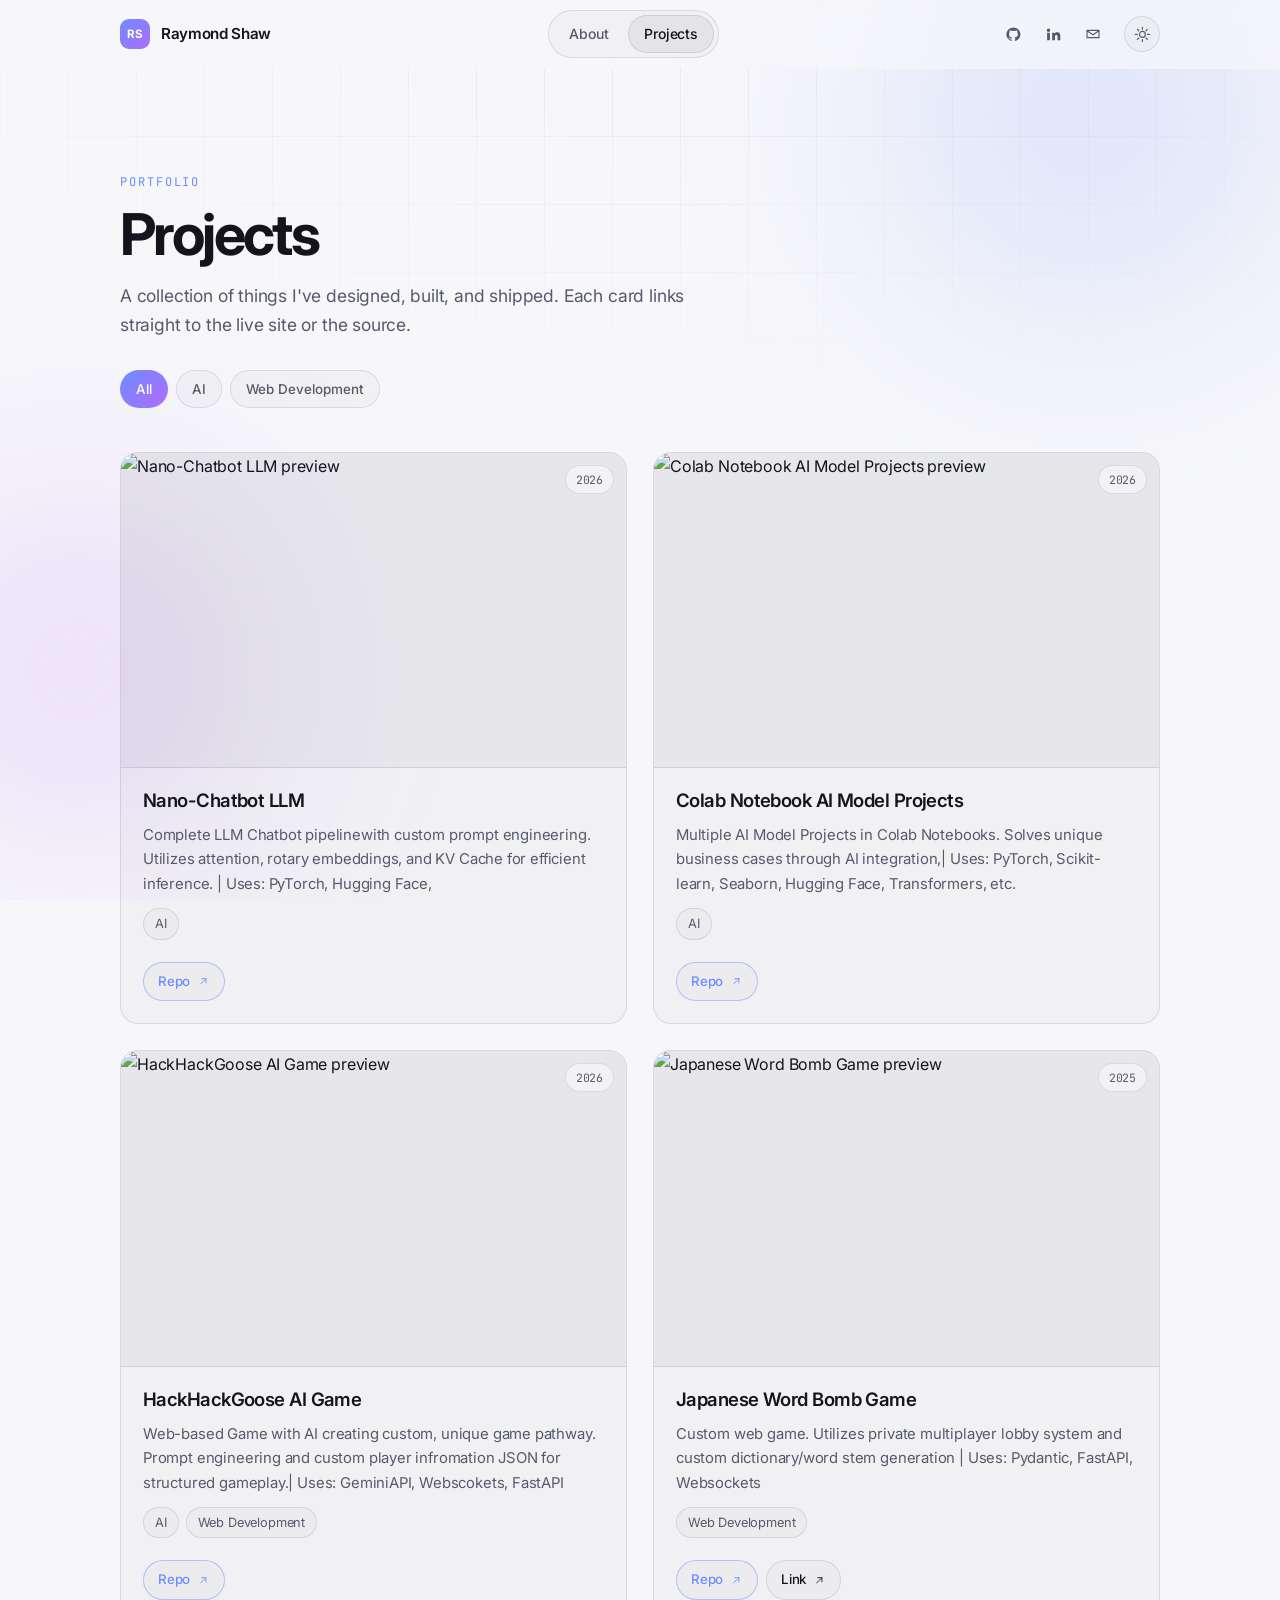
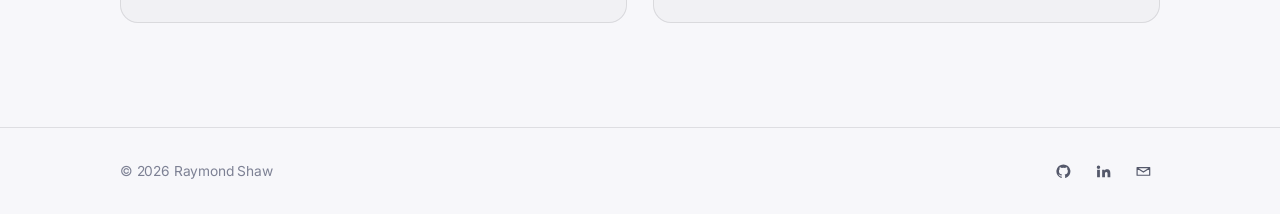
==== projects.html @ 2972eae3 "Initial portfolio site" ====
<!DOCTYPE html>
<html lang="en" data-theme="dark">
  <head>
    <meta charset="UTF-8" />
    <meta name="viewport" content="width=device-width, initial-scale=1.0" />
    <title>Projects</title>
    <meta name="description" content="Selected projects, experiments, and open source work." />
    <link rel="icon" href="assets/img/favicon.svg" />

    <!-- Inline and before the stylesheet so the saved theme is set before first paint. -->
    <script>
      (function () {
        try {
          var saved = localStorage.getItem("portfolio-theme");
          var prefersLight =
            window.matchMedia &&
            window.matchMedia("(prefers-color-scheme: light)").matches;
          document.documentElement.setAttribute(
            "data-theme",
            saved || (prefersLight ? "light" : "dark")
          );
        } catch (err) {}
      })();
    </script>

    <link rel="preconnect" href="https://fonts.gstatic.com" crossorigin />
    <link
      rel="stylesheet"
      href="https://fonts.googleapis.com/css2?family=Inter:wght@400;500;600;700&family=JetBrains+Mono:wght@400;500&display=swap"
    />
    <link rel="stylesheet" href="assets/css/styles.css" />
  </head>
  <body>
    <a class="skip-link" href="#main">Skip to content</a>

    <div class="backdrop" aria-hidden="true">
      <div class="glow glow--one"></div>
      <div class="glow glow--two"></div>
      <div class="grid-lines"></div>
    </div>

    <header class="site-header">
      <div class="container site-header__inner">
        <a class="brand" href="index.html">
          <span class="brand__mark" data-brand-initials>—</span>
          <span class="brand__name" data-site-name>Portfolio</span>
        </a>

        <nav class="nav" aria-label="Main">
          <a class="nav__link" href="index.html">About</a>
          <a class="nav__link is-current" href="projects.html">Projects</a>
        </nav>

        <div class="header-actions">
          <ul class="social social--header" data-socials></ul>
          <button
            class="theme-toggle"
            type="button"
            data-theme-toggle
            aria-label="Toggle color theme"
          >
            <svg class="icon icon--sun" viewBox="0 0 24 24" aria-hidden="true">
              <circle cx="12" cy="12" r="4.2" />
              <path d="M12 2v2.6M12 19.4V22M2 12h2.6M19.4 12H22M4.9 4.9l1.9 1.9M17.2 17.2l1.9 1.9M19.1 4.9l-1.9 1.9M6.8 17.2l-1.9 1.9" />
            </svg>
            <svg class="icon icon--moon" viewBox="0 0 24 24" aria-hidden="true">
              <path d="M20 14.2A8.2 8.2 0 1 1 9.8 4a6.6 6.6 0 0 0 10.2 10.2Z" />
            </svg>
          </button>
        </div>
      </div>
    </header>

    <main id="main">
      <section class="section page-head">
        <div class="container">
          <div class="reveal">
            <p class="section__label">Portfolio</p>
            <h1 class="page-head__title">Projects</h1>
            <p class="page-head__lead">
              A collection of things I've designed, built, and shipped. Each card links
              straight to the live site or the source.
            </p>
          </div>

          <div class="filters reveal" data-delay="1" data-filters role="group" aria-label="Filter projects by tag"></div>
        </div>
      </section>

      <section class="section section--tight">
        <div class="container">
          <div class="card-grid" data-projects-grid></div>
          <p class="empty-state" data-empty hidden>No projects match that filter.</p>
        </div>
      </section>
    </main>

    <footer class="site-footer">
      <div class="container site-footer__inner">
        <p class="site-footer__copy">
          © <span data-year></span> <span data-site-name>Your Name</span>
        </p>
        <ul class="social" data-socials></ul>
      </div>
    </footer>

    <script src="data/content.js"></script>
    <script src="assets/js/main.js"></script>
  </body>
</html>
---- assets/css/styles.css ----
/* ==========================================================================
   Portfolio stylesheet
   Theme colors live in the :root block below — change --accent to restyle
   the whole site.
   ========================================================================== */

:root {
  --accent: #6c8cff;
  --accent-2: #b06cff;

  --bg: #0a0b10;
  --bg-elev: rgba(255, 255, 255, 0.028);
  --bg-elev-hover: rgba(255, 255, 255, 0.055);
  --border: rgba(255, 255, 255, 0.09);
  --border-strong: rgba(255, 255, 255, 0.18);
  --text: #eef0f6;
  --text-muted: #a3a8b8;
  --text-dim: #71768a;
  --shadow: 0 24px 60px -28px rgba(0, 0, 0, 0.85);
  --glow-opacity: 0.5;
  --grid-opacity: 0.35;
  --img-bg: rgba(255, 255, 255, 0.03);

  --font: "Inter", ui-sans-serif, system-ui, -apple-system, "Segoe UI", sans-serif;
  --font-mono: "JetBrains Mono", ui-monospace, "SF Mono", Menlo, monospace;

  --maxw: 1120px;
  --radius: 18px;
  --radius-sm: 11px;
  --ease: cubic-bezier(0.22, 1, 0.36, 1);
}

[data-theme="light"] {
  --bg: #f7f7fa;
  --bg-elev: rgba(14, 16, 27, 0.025);
  --bg-elev-hover: rgba(14, 16, 27, 0.05);
  --border: rgba(14, 16, 27, 0.1);
  --border-strong: rgba(14, 16, 27, 0.2);
  --text: #14151c;
  --text-muted: #55596b;
  --text-dim: #7d8194;
  --shadow: 0 24px 55px -30px rgba(20, 22, 40, 0.35);
  --glow-opacity: 0.28;
  --grid-opacity: 0.5;
  --img-bg: rgba(14, 16, 27, 0.04);
}

/* --------------------------------------------------------------- base --- */

*,
*::before,
*::after {
  box-sizing: border-box;
}

html {
  scroll-behavior: smooth;
  -webkit-text-size-adjust: 100%;
}

body {
  margin: 0;
  background: var(--bg);
  color: var(--text);
  font-family: var(--font);
  font-size: 16px;
  line-height: 1.65;
  letter-spacing: -0.011em;
  -webkit-font-smoothing: antialiased;
  overflow-x: hidden;
  transition: background 0.35s var(--ease), color 0.35s var(--ease);
}

h1,
h2,
h3 {
  margin: 0;
  line-height: 1.1;
  letter-spacing: -0.03em;
  font-weight: 600;
}

p {
  margin: 0;
}

a {
  color: inherit;
  text-decoration: none;
}

img {
  display: block;
  max-width: 100%;
  height: auto;
}

ul,
ol {
  margin: 0;
  padding: 0;
  list-style: none;
}

button {
  font: inherit;
  color: inherit;
  cursor: pointer;
  border: 0;
  background: none;
}

:focus-visible {
  outline: 2px solid var(--accent);
  outline-offset: 3px;
  border-radius: 6px;
}

/* Needed because .btn, .card, and sections set an explicit display, which
   would otherwise win over the browser's [hidden] rule. */
[hidden] {
  display: none !important;
}

.icon {
  width: 1em;
  height: 1em;
  fill: none;
  stroke: currentColor;
  stroke-width: 1.7;
  stroke-linecap: round;
  stroke-linejoin: round;
  flex: none;
}

.container {
  width: 100%;
  max-width: var(--maxw);
  margin-inline: auto;
  padding-inline: clamp(20px, 5vw, 40px);
}

.skip-link {
  position: absolute;
  left: 50%;
  top: 8px;
  transform: translate(-50%, -200%);
  z-index: 100;
  padding: 10px 18px;
  border-radius: 99px;
  background: var(--text);
  color: var(--bg);
  font-size: 0.85rem;
  font-weight: 600;
}

.skip-link:focus-visible {
  transform: translate(-50%, 0);
}

/* ----------------------------------------------------------- backdrop --- */

.backdrop {
  position: fixed;
  inset: 0;
  z-index: -1;
  overflow: hidden;
  pointer-events: none;
}

.glow {
  position: absolute;
  border-radius: 50%;
  filter: blur(110px);
  opacity: var(--glow-opacity);
  transition: opacity 0.4s var(--ease);
}

.glow--one {
  width: 46vw;
  height: 46vw;
  min-width: 380px;
  min-height: 380px;
  top: -14vw;
  right: -8vw;
  background: radial-gradient(circle, var(--accent) 0%, transparent 68%);
}

.glow--two {
  width: 40vw;
  height: 40vw;
  min-width: 320px;
  min-height: 320px;
  top: 46vh;
  left: -14vw;
  background: radial-gradient(circle, var(--accent-2) 0%, transparent 68%);
}

.grid-lines {
  position: absolute;
  inset: 0;
  opacity: var(--grid-opacity);
  background-image: linear-gradient(to right, var(--border) 1px, transparent 1px),
    linear-gradient(to bottom, var(--border) 1px, transparent 1px);
  background-size: 68px 68px;
  mask-image: radial-gradient(ellipse 90% 60% at 50% 0%, #000 10%, transparent 75%);
  -webkit-mask-image: radial-gradient(ellipse 90% 60% at 50% 0%, #000 10%, transparent 75%);
}

/* ------------------------------------------------------------- header --- */

.site-header {
  position: sticky;
  top: 0;
  z-index: 50;
  border-bottom: 1px solid transparent;
  background: color-mix(in srgb, var(--bg) 72%, transparent);
  backdrop-filter: blur(14px) saturate(140%);
  -webkit-backdrop-filter: blur(14px) saturate(140%);
  transition: border-color 0.3s var(--ease), background 0.3s var(--ease);
}

.site-header.is-stuck {
  border-bottom-color: var(--border);
}

.site-header__inner {
  display: flex;
  align-items: center;
  gap: 20px;
  min-height: 68px;
}

.brand {
  display: inline-flex;
  align-items: center;
  gap: 11px;
  font-weight: 600;
  letter-spacing: -0.02em;
  margin-right: auto;
}

.brand__mark {
  display: grid;
  place-items: center;
  width: 30px;
  height: 30px;
  border-radius: 9px;
  background: linear-gradient(135deg, var(--accent), var(--accent-2));
  color: #fff;
  font-size: 0.72rem;
  font-weight: 700;
  letter-spacing: 0;
}

.brand__name {
  font-size: 0.95rem;
}

.nav {
  display: flex;
  gap: 4px;
  padding: 4px;
  border: 1px solid var(--border);
  border-radius: 99px;
  background: var(--bg-elev);
}

.nav__link {
  padding: 7px 16px;
  border-radius: 99px;
  font-size: 0.875rem;
  font-weight: 500;
  color: var(--text-muted);
  transition: color 0.2s var(--ease), background 0.2s var(--ease);
}

.nav__link:hover {
  color: var(--text);
  background: var(--bg-elev-hover);
}

.nav__link.is-current {
  color: var(--text);
  background: var(--bg-elev-hover);
  box-shadow: inset 0 0 0 1px var(--border);
}

.header-actions {
  display: flex;
  align-items: center;
  gap: 14px;
  margin-left: auto;
}

.theme-toggle {
  display: grid;
  place-items: center;
  width: 36px;
  height: 36px;
  border-radius: 50%;
  border: 1px solid var(--border);
  background: var(--bg-elev);
  color: var(--text-muted);
  font-size: 1.05rem;
  transition: color 0.2s var(--ease), background 0.2s var(--ease),
    border-color 0.2s var(--ease);
}

.theme-toggle:hover {
  color: var(--text);
  background: var(--bg-elev-hover);
  border-color: var(--border-strong);
}

.theme-toggle .icon {
  grid-area: 1 / 1;
  transition: opacity 0.25s var(--ease), transform 0.35s var(--ease);
}

[data-theme="dark"] .icon--sun,
[data-theme="light"] .icon--moon {
  opacity: 0;
  transform: rotate(-70deg) scale(0.5);
}

/* ------------------------------------------------------------ socials --- */

.social {
  display: flex;
  align-items: center;
  gap: 6px;
}

.social a,
.social button {
  display: grid;
  place-items: center;
  width: 34px;
  height: 34px;
  border-radius: 50%;
  color: var(--text-muted);
  font-size: 1.05rem;
  transition: color 0.2s var(--ease), background 0.2s var(--ease),
    transform 0.2s var(--ease);
}

.social button {
  border: 0;
  padding: 0;
  background: none;
  cursor: pointer;
  font: inherit;
}

.social a:hover,
.social button:hover {
  color: var(--text);
  background: var(--bg-elev-hover);
  transform: translateY(-2px);
}

.social--header {
  display: none;
}

/* -------------------------------------------------------- copy toast --- */

.copy-toast {
  position: fixed;
  left: 50%;
  bottom: 28px;
  z-index: 100;
  transform: translate(-50%, 12px);
  padding: 10px 18px;
  border: 1px solid var(--border);
  border-radius: 99px;
  background: var(--bg);
  color: var(--text);
  font-family: var(--font);
  font-size: 0.875rem;
  font-weight: 500;
  box-shadow: var(--shadow);
  opacity: 0;
  pointer-events: none;
  transition: opacity 0.2s var(--ease), transform 0.2s var(--ease);
}

.copy-toast.is-visible {
  opacity: 1;
  transform: translate(-50%, 0);
}

/* ----------------------------------------------------------- sections --- */

.section {
  padding-block: clamp(56px, 9vw, 104px);
}

.section--tight {
  padding-top: 0;
}

.section__head {
  margin-bottom: 34px;
}

.section__head--row {
  display: flex;
  align-items: flex-end;
  justify-content: space-between;
  gap: 24px;
  flex-wrap: wrap;
}

.section__label {
  margin-bottom: 10px;
  font-family: var(--font-mono);
  font-size: 0.75rem;
  letter-spacing: 0.16em;
  text-transform: uppercase;
  color: var(--accent);
}

.section__title {
  font-size: clamp(1.6rem, 3.4vw, 2.3rem);
}

/* --------------------------------------------------------------- hero --- */

.hero {
  padding-top: clamp(48px, 8vw, 88px);
}

.hero__inner {
  display: grid;
  grid-template-columns: minmax(0, 1.25fr) minmax(0, 0.85fr);
  align-items: center;
  gap: clamp(32px, 6vw, 72px);
}

.eyebrow {
  display: inline-flex;
  align-items: center;
  gap: 9px;
  margin-bottom: 22px;
  padding: 6px 14px 6px 11px;
  border: 1px solid var(--border);
  border-radius: 99px;
  background: var(--bg-elev);
  font-family: var(--font-mono);
  font-size: 0.75rem;
  color: var(--text-muted);
}

.pulse {
  position: relative;
  width: 7px;
  height: 7px;
  border-radius: 50%;
  background: #37d399;
}

.pulse::after {
  content: "";
  position: absolute;
  inset: 0;
  border-radius: 50%;
  background: inherit;
  animation: pulse 2.4s ease-out infinite;
}

@keyframes pulse {
  0% {
    transform: scale(1);
    opacity: 0.7;
  }
  100% {
    transform: scale(3.4);
    opacity: 0;
  }
}

.hero__title {
  font-size: clamp(2.6rem, 7.5vw, 4.4rem);
  font-weight: 700;
  letter-spacing: -0.045em;
  background: linear-gradient(
    170deg,
    var(--text) 30%,
    color-mix(in srgb, var(--text) 45%, transparent) 100%
  );
  -webkit-background-clip: text;
  background-clip: text;
  color: transparent;
}

.hero__role {
  margin-top: 10px;
  font-size: clamp(1.05rem, 2.3vw, 1.3rem);
  font-weight: 500;
  color: var(--accent);
}

.taglines {
  display: flex;
  flex-wrap: wrap;
  gap: 8px 20px;
  margin-top: 20px;
  color: var(--text-muted);
  font-size: 0.925rem;
}

.taglines li {
  display: flex;
  align-items: center;
  gap: 9px;
}

.taglines li::before {
  content: "";
  width: 5px;
  height: 5px;
  border-radius: 50%;
  background: var(--border-strong);
}

.hero__actions {
  display: flex;
  flex-wrap: wrap;
  gap: 12px;
  margin-top: 34px;
}

.hero__media {
  justify-self: center;
}

.portrait {
  position: relative;
  width: min(340px, 62vw);
  aspect-ratio: 1;
  border-radius: 28px;
  padding: 1px;
  background: linear-gradient(150deg, var(--border-strong), transparent 55%);
}

.portrait::after {
  content: "";
  position: absolute;
  inset: -18%;
  z-index: -1;
  border-radius: 50%;
  background: radial-gradient(
    circle,
    color-mix(in srgb, var(--accent) 42%, transparent),
    transparent 65%
  );
  filter: blur(46px);
}

.portrait img {
  width: 100%;
  height: 100%;
  border-radius: 27px;
  object-fit: cover;
  background: var(--img-bg);
}

/* ------------------------------------------------------------ buttons --- */

.btn {
  display: inline-flex;
  align-items: center;
  gap: 9px;
  padding: 11px 20px;
  border-radius: 99px;
  border: 1px solid transparent;
  font-size: 0.9rem;
  font-weight: 500;
  transition: transform 0.2s var(--ease), background 0.2s var(--ease),
    border-color 0.2s var(--ease), box-shadow 0.25s var(--ease), color 0.2s var(--ease);
}

.btn:hover {
  transform: translateY(-2px);
}

.btn--primary {
  background: linear-gradient(135deg, var(--accent), var(--accent-2));
  color: #fff;
  box-shadow: 0 12px 30px -12px color-mix(in srgb, var(--accent) 75%, transparent);
}

.btn--primary:hover {
  box-shadow: 0 18px 38px -12px color-mix(in srgb, var(--accent) 85%, transparent);
}

.btn--ghost {
  border-color: var(--border);
  background: var(--bg-elev);
  color: var(--text);
}

.btn--ghost:hover {
  background: var(--bg-elev-hover);
  border-color: var(--border-strong);
}

.btn .icon {
  font-size: 1.05em;
  transition: transform 0.2s var(--ease);
}

.btn:hover .icon {
  transform: translateX(3px);
}

.link-arrow {
  display: inline-flex;
  align-items: center;
  gap: 7px;
  font-size: 0.9rem;
  font-weight: 500;
  color: var(--accent);
}

.link-arrow .icon {
  transition: transform 0.2s var(--ease);
}

.link-arrow:hover .icon {
  transform: translateX(4px);
}

/* -------------------------------------------------------------- prose --- */

.prose {
  max-width: 68ch;
  display: grid;
  gap: 18px;
  font-size: clamp(1rem, 1.6vw, 1.09rem);
  color: var(--text-muted);
}

/* ------------------------------------------------------------- skills --- */

.skills {
  display: grid;
  grid-template-columns: repeat(auto-fit, minmax(230px, 1fr));
  gap: 14px;
}

.skill-group {
  padding: 20px;
  border: 1px solid var(--border);
  border-radius: var(--radius);
  background: var(--bg-elev);
  transition: border-color 0.25s var(--ease), background 0.25s var(--ease),
    transform 0.25s var(--ease);
}

.skill-group:hover {
  border-color: var(--border-strong);
  background: var(--bg-elev-hover);
  transform: translateY(-3px);
}

.skill-group__name {
  margin-bottom: 13px;
  font-family: var(--font-mono);
  font-size: 0.72rem;
  letter-spacing: 0.14em;
  text-transform: uppercase;
  color: var(--text-dim);
}

.tags {
  display: flex;
  flex-wrap: wrap;
  gap: 7px;
}

.tag {
  padding: 4px 11px;
  border: 1px solid var(--border);
  border-radius: 99px;
  background: var(--bg-elev);
  font-size: 0.8rem;
  color: var(--text-muted);
}

/* ----------------------------------------------------------- timeline --- */

.timeline {
  display: grid;
  gap: 4px;
  border-left: 1px solid var(--border);
  padding-left: clamp(20px, 4vw, 34px);
}

.timeline li {
  position: relative;
  padding-block: 18px;
}

.timeline li::before {
  content: "";
  position: absolute;
  left: calc(-1 * clamp(20px, 4vw, 34px) - 4.5px);
  top: 27px;
  width: 8px;
  height: 8px;
  border-radius: 50%;
  background: var(--bg);
  box-shadow: 0 0 0 2px var(--accent);
}

.timeline__period {
  font-family: var(--font-mono);
  font-size: 0.75rem;
  letter-spacing: 0.06em;
  color: var(--text-dim);
}

.timeline__title {
  margin-top: 5px;
  font-size: 1.08rem;
}

.timeline__org {
  color: var(--accent);
  font-weight: 500;
}

.timeline__detail {
  margin-top: 6px;
  max-width: 62ch;
  color: var(--text-muted);
  font-size: 0.94rem;
}

/* ---------------------------------------------------------- page head --- */

.page-head {
  padding-bottom: clamp(28px, 5vw, 44px);
}

.page-head__title {
  font-size: clamp(2.4rem, 6.5vw, 3.6rem);
  font-weight: 700;
  letter-spacing: -0.045em;
}

.page-head__lead {
  margin-top: 16px;
  max-width: 56ch;
  font-size: clamp(1rem, 1.6vw, 1.09rem);
  color: var(--text-muted);
}

/* ------------------------------------------------------------ filters --- */

.filters {
  display: flex;
  flex-wrap: wrap;
  gap: 8px;
  margin-top: 30px;
}

.filter {
  padding: 7px 15px;
  border: 1px solid var(--border);
  border-radius: 99px;
  background: var(--bg-elev);
  font-size: 0.84rem;
  font-weight: 500;
  color: var(--text-muted);
  transition: color 0.2s var(--ease), background 0.2s var(--ease),
    border-color 0.2s var(--ease);
}

.filter:hover {
  color: var(--text);
  border-color: var(--border-strong);
}

.filter.is-active {
  color: #fff;
  background: linear-gradient(135deg, var(--accent), var(--accent-2));
  border-color: transparent;
}

/* -------------------------------------------------------------- cards --- */

.card-grid {
  display: grid;
  grid-template-columns: repeat(auto-fill, minmax(min(330px, 100%), 1fr));
  gap: clamp(18px, 2.4vw, 26px);
}

/* The three featured cards should sit on one row rather than wrap 2 + 1. */
@media (min-width: 1000px) {
  .card-grid--three {
    grid-template-columns: repeat(3, 1fr);
  }
}

.card {
  position: relative;
  display: flex;
  flex-direction: column;
  overflow: hidden;
  border: 1px solid var(--border);
  border-radius: var(--radius);
  background: var(--bg-elev);
  transition: transform 0.35s var(--ease), border-color 0.35s var(--ease),
    box-shadow 0.35s var(--ease), background 0.35s var(--ease);
}

.card:hover {
  transform: translateY(-5px);
  border-color: var(--border-strong);
  background: var(--bg-elev-hover);
  box-shadow: var(--shadow);
}

.card__media {
  position: relative;
  aspect-ratio: 16 / 10;
  overflow: hidden;
  background: var(--img-bg);
  border-bottom: 1px solid var(--border);
}

.card__media img {
  width: 100%;
  height: 100%;
  object-fit: cover;
  transition: transform 0.6s var(--ease), filter 0.4s var(--ease);
}

.card:hover .card__media img {
  transform: scale(1.045);
}

.card__year {
  position: absolute;
  top: 12px;
  right: 12px;
  padding: 4px 10px;
  border-radius: 99px;
  border: 1px solid var(--border);
  background: color-mix(in srgb, var(--bg) 72%, transparent);
  backdrop-filter: blur(8px);
  -webkit-backdrop-filter: blur(8px);
  font-family: var(--font-mono);
  font-size: 0.72rem;
  color: var(--text-muted);
}

.card__body {
  display: flex;
  flex-direction: column;
  flex: 1;
  gap: 12px;
  padding: 22px;
}

.card__title {
  font-size: 1.16rem;
}

.card__summary {
  color: var(--text-muted);
  font-size: 0.93rem;
}

.card__tags {
  margin-top: auto;
}

.card__links {
  display: flex;
  flex-wrap: wrap;
  gap: 8px;
  padding: 0 22px 22px;
}

.card__link {
  display: inline-flex;
  align-items: center;
  gap: 7px;
  padding: 8px 14px;
  border: 1px solid var(--border);
  border-radius: 99px;
  background: var(--bg-elev);
  font-size: 0.83rem;
  font-weight: 500;
  transition: color 0.2s var(--ease), background 0.2s var(--ease),
    border-color 0.2s var(--ease);
}

.card__link:first-child {
  border-color: color-mix(in srgb, var(--accent) 45%, transparent);
  color: var(--accent);
}

.card__link:hover {
  background: var(--bg-elev-hover);
  border-color: var(--border-strong);
  color: var(--text);
}

.card__link .icon {
  font-size: 0.95em;
  transition: transform 0.2s var(--ease);
}

.card__link:hover .icon {
  transform: translate(2px, -2px);
}

.empty-state {
  padding: 60px 0;
  text-align: center;
  color: var(--text-dim);
}

/* ------------------------------------------------------------ contact --- */

.section--contact {
  padding-bottom: clamp(64px, 10vw, 120px);
}

.contact-card {
  position: relative;
  overflow: hidden;
  padding: clamp(34px, 6vw, 62px);
  border: 1px solid var(--border);
  border-radius: 26px;
  background: var(--bg-elev);
  text-align: center;
}

.contact-card::before {
  content: "";
  position: absolute;
  inset: -60% 20% auto;
  height: 320px;
  background: radial-gradient(
    ellipse at center,
    color-mix(in srgb, var(--accent) 35%, transparent),
    transparent 70%
  );
  filter: blur(52px);
  pointer-events: none;
}

.contact-card__title {
  font-size: clamp(1.7rem, 4vw, 2.5rem);
}

.contact-card__text {
  margin: 14px auto 28px;
  max-width: 44ch;
  color: var(--text-muted);
}

/* ------------------------------------------------------------- footer --- */

.site-footer {
  border-top: 1px solid var(--border);
  padding-block: 26px;
}

.site-footer__inner {
  display: flex;
  align-items: center;
  justify-content: space-between;
  gap: 16px;
  flex-wrap: wrap;
}

.site-footer__copy {
  font-size: 0.86rem;
  color: var(--text-dim);
}

/* ------------------------------------------------------- reveal anims --- */

.reveal {
  opacity: 0;
  transform: translateY(18px);
  transition: opacity 0.7s var(--ease), transform 0.7s var(--ease);
}

.reveal[data-delay="1"] {
  transition-delay: 0.09s;
}

.reveal[data-delay="2"] {
  transition-delay: 0.18s;
}

.reveal[data-delay="3"] {
  transition-delay: 0.27s;
}

.reveal.is-visible {
  opacity: 1;
  transform: none;
}

/* -------------------------------------------------------- responsive --- */

@media (min-width: 720px) {
  .social--header {
    display: flex;
  }
}

@media (max-width: 860px) {
  .hero__inner {
    grid-template-columns: 1fr;
    text-align: left;
  }

  .hero__media {
    order: -1;
    justify-self: start;
  }

  .portrait {
    width: min(190px, 44vw);
    border-radius: 22px;
  }

  .portrait img {
    border-radius: 21px;
  }
}

@media (max-width: 560px) {
  .site-header__inner {
    min-height: 60px;
    gap: 10px;
  }

  .brand__name {
    display: none;
  }

  .nav__link {
    padding: 7px 13px;
  }

  .card__body,
  .card__links {
    padding-inline: 18px;
  }
}

@media (prefers-reduced-motion: reduce) {
  html {
    scroll-behavior: auto;
  }

  *,
  *::before,
  *::after {
    animation-duration: 0.001ms !important;
    animation-iteration-count: 1 !important;
    transition-duration: 0.001ms !important;
  }

  .reveal {
    opacity: 1;
    transform: none;
  }
}
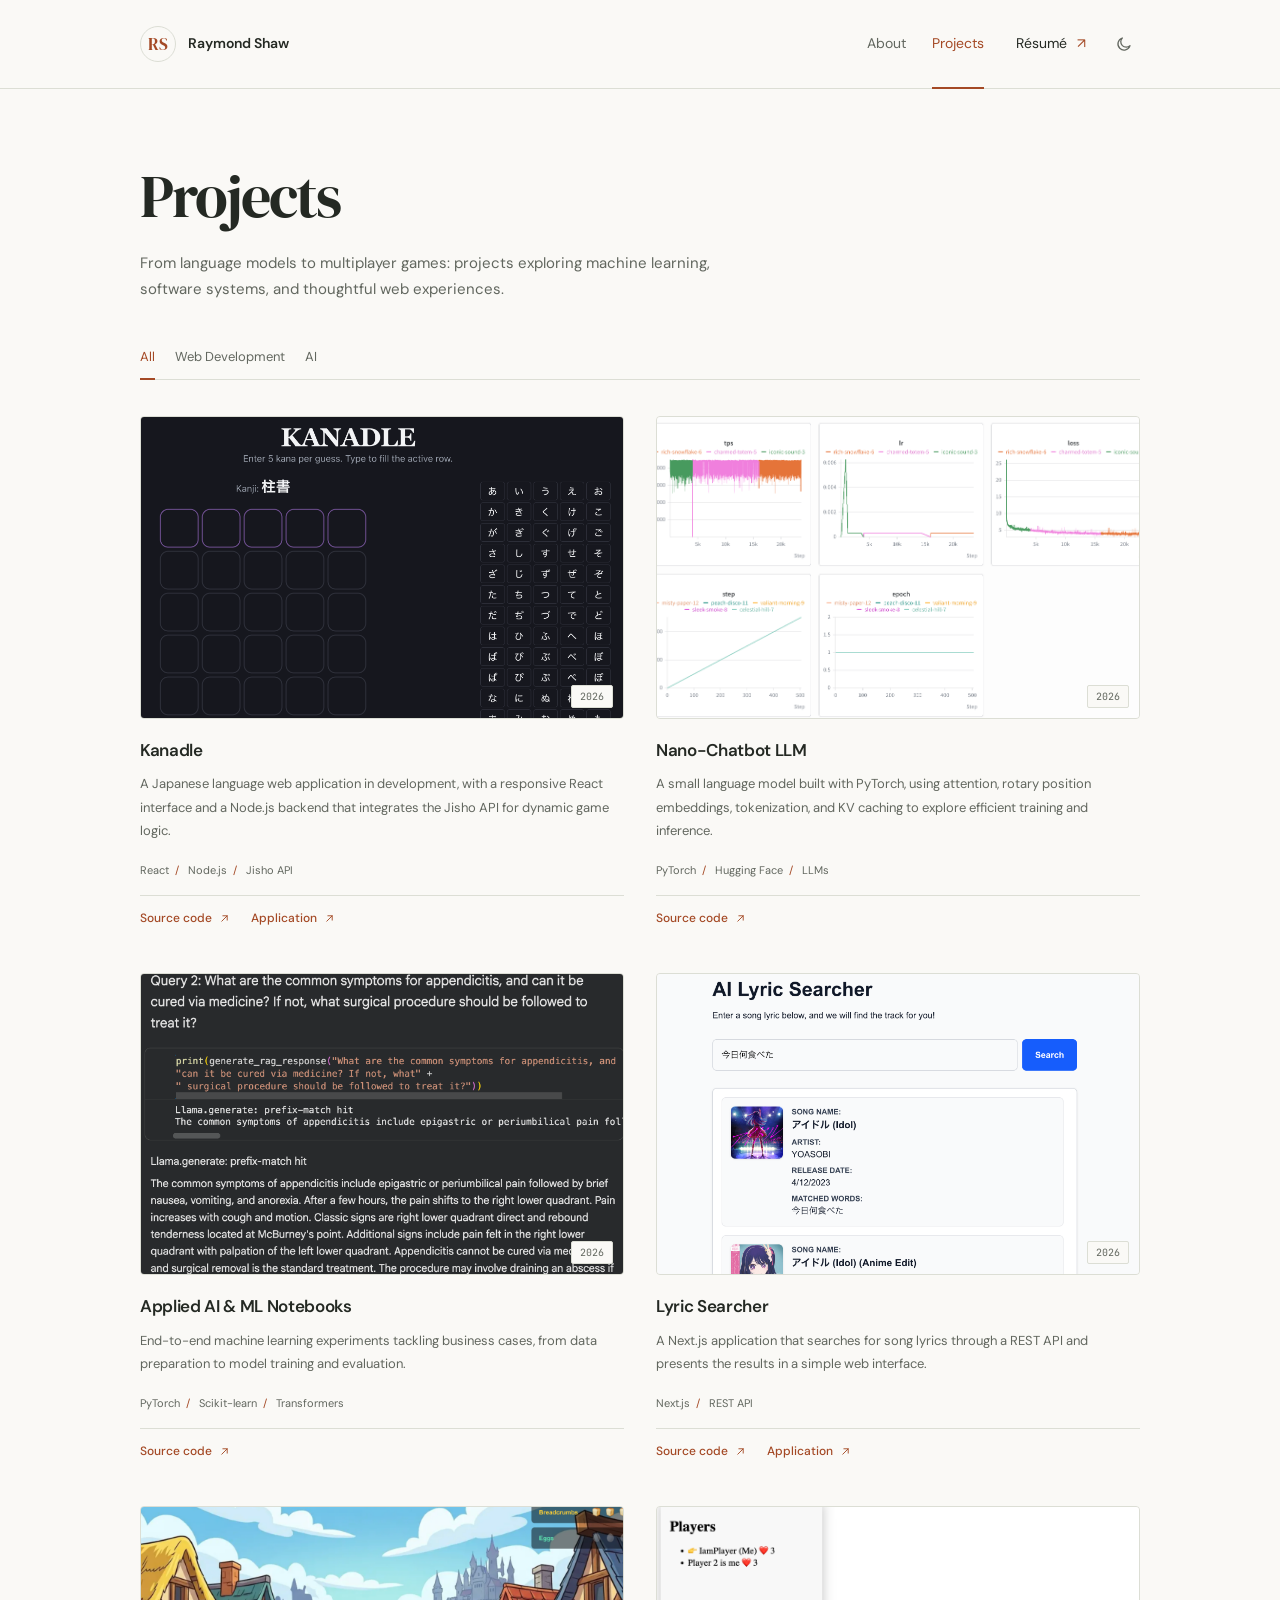
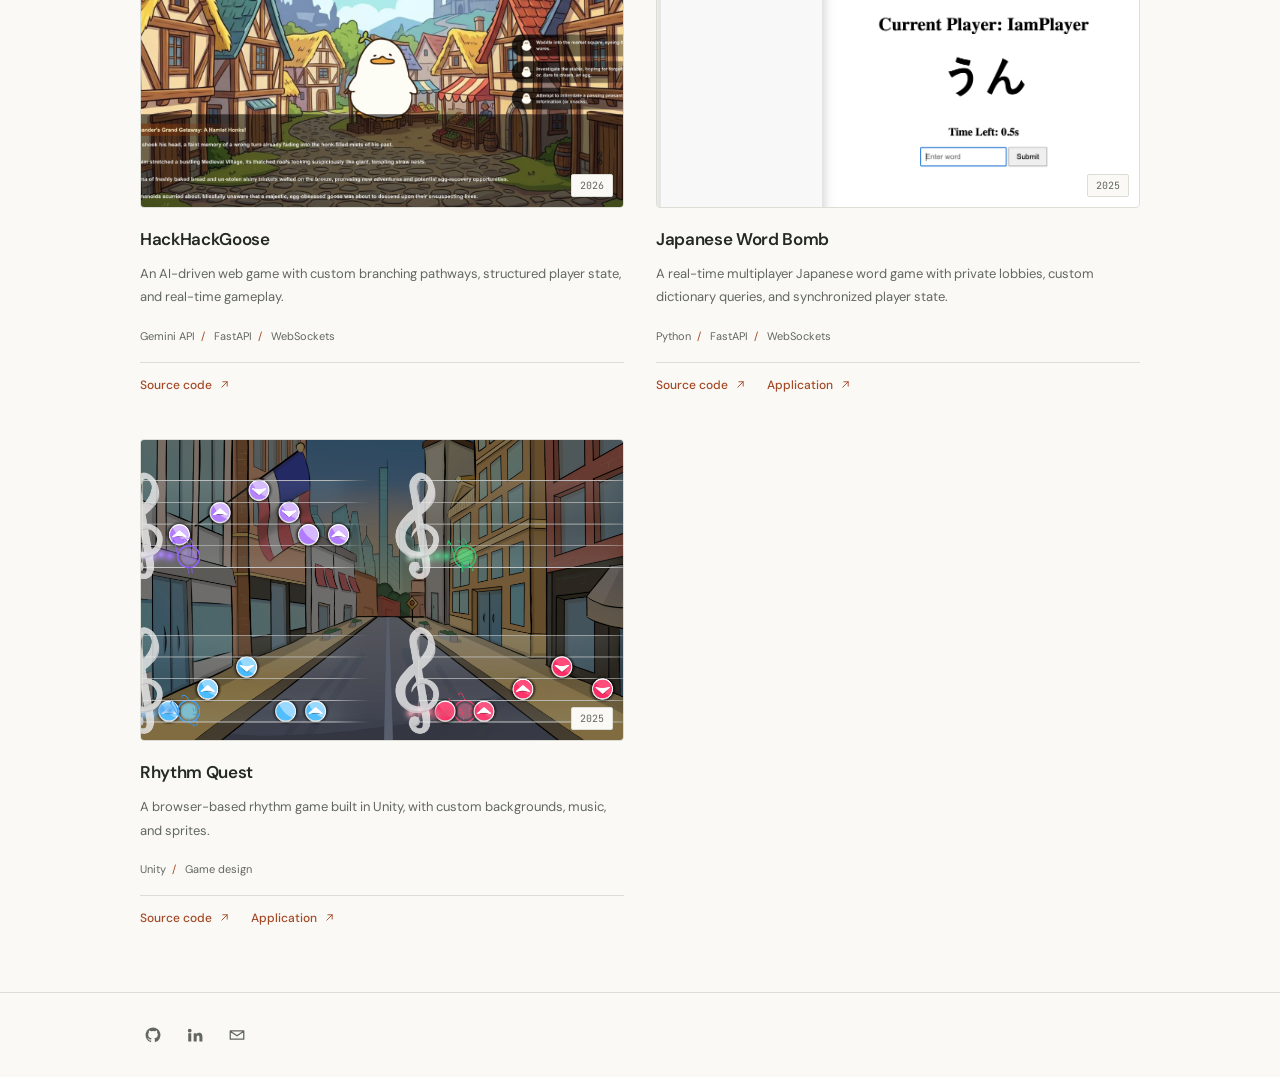
==== commit 6d2f5d68: "updated UI" ====
--- a/projects.html
+++ b/projects.html
@@ -1,110 +1,95 @@
 <!DOCTYPE html>
-<html lang="en" data-theme="dark">
-  <head>
-    <meta charset="UTF-8" />
-    <meta name="viewport" content="width=device-width, initial-scale=1.0" />
-    <title>Projects</title>
-    <meta name="description" content="Selected projects, experiments, and open source work." />
-    <link rel="icon" href="assets/img/favicon.svg" />
+<html lang="en" data-theme="light">
 
-    <!-- Inline and before the stylesheet so the saved theme is set before first paint. -->
-    <script>
-      (function () {
-        try {
-          var saved = localStorage.getItem("portfolio-theme");
-          var prefersLight =
-            window.matchMedia &&
-            window.matchMedia("(prefers-color-scheme: light)").matches;
-          document.documentElement.setAttribute(
-            "data-theme",
-            saved || (prefersLight ? "light" : "dark")
-          );
-        } catch (err) {}
-      })();
-    </script>
+<head>
+  <meta charset="UTF-8" />
+  <meta name="viewport" content="width=device-width, initial-scale=1.0" />
+  <title>Projects</title>
+  <meta name="description" content="Selected projects, experiments, and open source work." />
+  <link rel="icon" href="assets/img/favicon.svg" />
 
-    <link rel="preconnect" href="https://fonts.gstatic.com" crossorigin />
-    <link
-      rel="stylesheet"
-      href="https://fonts.googleapis.com/css2?family=Inter:wght@400;500;600;700&family=JetBrains+Mono:wght@400;500&display=swap"
-    />
-    <link rel="stylesheet" href="assets/css/styles.css" />
-  </head>
-  <body>
-    <a class="skip-link" href="#main">Skip to content</a>
+  <!-- Inline and before the stylesheet so the saved theme is set before first paint. -->
+  <script>
+    (function () {
+      try {
+        var saved = localStorage.getItem("portfolio-theme");
+        document.documentElement.setAttribute(
+          "data-theme",
+          saved === "dark" ? "dark" : "light"
+        );
+      } catch (err) { }
+    })();
+  </script>
 
-    <div class="backdrop" aria-hidden="true">
-      <div class="glow glow--one"></div>
-      <div class="glow glow--two"></div>
-      <div class="grid-lines"></div>
+  <link rel="preconnect" href="https://fonts.gstatic.com" crossorigin />
+  <link rel="stylesheet"
+    href="https://fonts.googleapis.com/css2?family=DM+Sans:wght@400;500;600;700&family=DM+Serif+Display&family=JetBrains+Mono:wght@400;500&display=swap" />
+  <link rel="stylesheet" href="assets/css/styles.css" />
+</head>
+
+<body>
+  <a class="skip-link" href="#main">Skip to content</a>
+
+  <header class="site-header">
+    <div class="container site-header__inner">
+      <a class="brand" href="index.html">
+        <span class="brand__mark" data-brand-initials>RS</span>
+        <span class="brand__name" data-site-name>Raymond Shaw</span>
+      </a>
+
+      <nav class="nav" aria-label="Main">
+        <a class="nav__link" href="index.html">About</a>
+        <a class="nav__link is-current" aria-current="page" href="projects.html">Projects</a>
+      </nav>
+
+      <div class="header-actions">
+        <a class="header-resume" data-site-resume hidden>Résumé <span aria-hidden="true">↗</span></a>
+        <ul class="social social--header" data-socials></ul>
+        <button class="theme-toggle" type="button" data-theme-toggle aria-label="Toggle color theme">
+          <svg class="icon icon--sun" viewBox="0 0 24 24" aria-hidden="true">
+            <circle cx="12" cy="12" r="4.2" />
+            <path
+              d="M12 2v2.6M12 19.4V22M2 12h2.6M19.4 12H22M4.9 4.9l1.9 1.9M17.2 17.2l1.9 1.9M19.1 4.9l-1.9 1.9M6.8 17.2l-1.9 1.9" />
+          </svg>
+          <svg class="icon icon--moon" viewBox="0 0 24 24" aria-hidden="true">
+            <path d="M20 14.2A8.2 8.2 0 1 1 9.8 4a6.6 6.6 0 0 0 10.2 10.2Z" />
+          </svg>
+        </button>
+      </div>
     </div>
+  </header>
 
-    <header class="site-header">
-      <div class="container site-header__inner">
-        <a class="brand" href="index.html">
-          <span class="brand__mark" data-brand-initials>—</span>
-          <span class="brand__name" data-site-name>Portfolio</span>
-        </a>
+  <main id="main">
+    <section class="section page-head">
+      <div class="container">
+        <div class="reveal">
+          <h1 class="page-head__title">Projects</h1>
+          <p class="page-head__lead">
+            From language models to multiplayer games: projects exploring machine learning, software systems, and
+            thoughtful web experiences.
+          </p>
+        </div>
 
-        <nav class="nav" aria-label="Main">
-          <a class="nav__link" href="index.html">About</a>
-          <a class="nav__link is-current" href="projects.html">Projects</a>
-        </nav>
+        <div class="filters reveal" data-delay="1" data-filters role="group" aria-label="Filter projects by tag"></div>
+      </div>
+    </section>
 
-        <div class="header-actions">
-          <ul class="social social--header" data-socials></ul>
-          <button
-            class="theme-toggle"
-            type="button"
-            data-theme-toggle
-            aria-label="Toggle color theme"
-          >
-            <svg class="icon icon--sun" viewBox="0 0 24 24" aria-hidden="true">
-              <circle cx="12" cy="12" r="4.2" />
-              <path d="M12 2v2.6M12 19.4V22M2 12h2.6M19.4 12H22M4.9 4.9l1.9 1.9M17.2 17.2l1.9 1.9M19.1 4.9l-1.9 1.9M6.8 17.2l-1.9 1.9" />
-            </svg>
-            <svg class="icon icon--moon" viewBox="0 0 24 24" aria-hidden="true">
-              <path d="M20 14.2A8.2 8.2 0 1 1 9.8 4a6.6 6.6 0 0 0 10.2 10.2Z" />
-            </svg>
-          </button>
-        </div>
+    <section class="section section--tight">
+      <div class="container">
+        <div class="card-grid" data-projects-grid></div>
+        <p class="empty-state" data-empty hidden>No projects match that filter.</p>
       </div>
-    </header>
+    </section>
+  </main>
 
-    <main id="main">
-      <section class="section page-head">
-        <div class="container">
-          <div class="reveal">
-            <p class="section__label">Portfolio</p>
-            <h1 class="page-head__title">Projects</h1>
-            <p class="page-head__lead">
-              A collection of things I've designed, built, and shipped. Each card links
-              straight to the live site or the source.
-            </p>
-          </div>
+  <footer class="site-footer">
+    <div class="container site-footer__inner">
+      <ul class="social" data-socials></ul>
+    </div>
+  </footer>
 
-          <div class="filters reveal" data-delay="1" data-filters role="group" aria-label="Filter projects by tag"></div>
-        </div>
-      </section>
+  <script src="data/content.js"></script>
+  <script src="assets/js/main.js"></script>
+</body>
 
-      <section class="section section--tight">
-        <div class="container">
-          <div class="card-grid" data-projects-grid></div>
-          <p class="empty-state" data-empty hidden>No projects match that filter.</p>
-        </div>
-      </section>
-    </main>
-
-    <footer class="site-footer">
-      <div class="container site-footer__inner">
-        <p class="site-footer__copy">
-          © <span data-year></span> <span data-site-name>Your Name</span>
-        </p>
-        <ul class="social" data-socials></ul>
-      </div>
-    </footer>
-
-    <script src="data/content.js"></script>
-    <script src="assets/js/main.js"></script>
-  </body>
-</html>
+</html>
--- a/assets/css/styles.css
+++ b/assets/css/styles.css
@@ -1,1081 +1,159 @@
-/* ==========================================================================
-   Portfolio stylesheet
-   Theme colors live in the :root block below — change --accent to restyle
-   the whole site.
-   ========================================================================== */
-
 :root {
-  --accent: #6c8cff;
-  --accent-2: #b06cff;
-
-  --bg: #0a0b10;
-  --bg-elev: rgba(255, 255, 255, 0.028);
-  --bg-elev-hover: rgba(255, 255, 255, 0.055);
-  --border: rgba(255, 255, 255, 0.09);
-  --border-strong: rgba(255, 255, 255, 0.18);
-  --text: #eef0f6;
-  --text-muted: #a3a8b8;
-  --text-dim: #71768a;
-  --shadow: 0 24px 60px -28px rgba(0, 0, 0, 0.85);
-  --glow-opacity: 0.5;
-  --grid-opacity: 0.35;
-  --img-bg: rgba(255, 255, 255, 0.03);
-
-  --font: "Inter", ui-sans-serif, system-ui, -apple-system, "Segoe UI", sans-serif;
-  --font-mono: "JetBrains Mono", ui-monospace, "SF Mono", Menlo, monospace;
-
-  --maxw: 1120px;
-  --radius: 18px;
-  --radius-sm: 11px;
-  --ease: cubic-bezier(0.22, 1, 0.36, 1);
+  color-scheme: light;
+  --bg: #faf9f6; --surface: #f0eee8; --text: #242923; --muted: #62675f;
+  --accent: #a44925; --border: #dcded5; --font: 'DM Sans', system-ui, sans-serif;
+  --serif: 'DM Serif Display', Georgia, serif; --mono: 'JetBrains Mono', monospace;
 }
-
-[data-theme="light"] {
-  --bg: #f7f7fa;
-  --bg-elev: rgba(14, 16, 27, 0.025);
-  --bg-elev-hover: rgba(14, 16, 27, 0.05);
-  --border: rgba(14, 16, 27, 0.1);
-  --border-strong: rgba(14, 16, 27, 0.2);
-  --text: #14151c;
-  --text-muted: #55596b;
-  --text-dim: #7d8194;
-  --shadow: 0 24px 55px -30px rgba(20, 22, 40, 0.35);
-  --glow-opacity: 0.28;
-  --grid-opacity: 0.5;
-  --img-bg: rgba(14, 16, 27, 0.04);
+[data-theme="dark"] { color-scheme: dark; --bg: #1b211e; --surface: #242c27; --text: #f2f1e9; --muted: #b3bdb3; --accent: #efa782; --border: #3b463d; }
+*, *::before, *::after { box-sizing: border-box; }
+html { scroll-behavior: smooth; -webkit-text-size-adjust: 100%; }
+body { margin: 0; font: 16px/1.7 var(--font); background: var(--bg); color: var(--text); -webkit-font-smoothing: antialiased; }
+h1,h2,h3,p { margin: 0; }
+h1,h2 { font-family: var(--serif); font-weight: 400; line-height: 1.1; letter-spacing: -.035em; }
+h3 { line-height: 1.4; }
+a { color: inherit; text-decoration: none; }
+button { font: inherit; cursor: pointer; color: inherit; }
+a, button { -webkit-tap-highlight-color: transparent; }
+a:hover { color: var(--accent); }
+img { display: block; max-width: 100%; }
+ul,ol { list-style: none; padding: 0; margin: 0; }
+[hidden] { display: none !important; }
+:focus-visible { outline: 2px solid var(--accent); outline-offset: 5px; }
+::selection { background: var(--accent); color: var(--bg); }
+.container { width: min(1080px, 100%); padding-inline: 40px; margin-inline: auto; }
+.icon { width: 18px; height: 18px; fill: none; stroke: currentColor; stroke-width: 1.7; stroke-linecap: round; stroke-linejoin: round; flex: none; }
+.skip-link { position: fixed; left: 20px; top: -70px; z-index: 100; padding: 8px 16px; background: var(--text); color: var(--bg); }
+.skip-link:focus { top: 10px; }
+.site-header { position: sticky; top: 0; z-index: 50; background: var(--bg); border-bottom: 1px solid var(--border); }
+.site-header__inner { display: flex; align-items: center; gap: 32px; min-height: 88px; }
+.brand { display: flex; align-items: center; gap: 12px; margin-right: auto; }
+.brand__mark { font: 17px var(--serif); color: var(--accent); border: 1px solid var(--border); width: 36px; height: 36px; display: grid; place-items: center; border-radius: 50%; }
+.brand__name { font-size: 14px; font-weight: 600; }
+.nav { display: flex; gap: 26px; align-self: stretch; }
+.nav__link { display: flex; align-items: center; position: relative; font-size: 14px; color: var(--muted); }
+.nav__link.is-current { color: var(--accent); }
+.nav__link.is-current::after { content: ''; position: absolute; bottom: -1px; left: 0; right: 0; height: 2px; background: var(--accent); }
+.header-actions { display: flex; align-items: center; gap: 22px; }
+.header-resume { font-size: 14px; }
+.header-resume span { margin-left: 6px; color: var(--accent); }
+.social--header { display: none !important; }
+.theme-toggle { border: 0; background: none; width: 32px; height: 32px; display: grid; place-items: center; color: var(--muted); }
+.theme-toggle .icon { grid-area: 1/1; }
+[data-theme="dark"] .icon--moon, [data-theme="light"] .icon--sun { display: none; }
+.section { padding-block: 64px; }
+.hero { padding-block: 84px 76px; }
+.hero__inner { display: grid; grid-template-columns: minmax(0,1fr) 270px; align-items: start; gap: 76px; }
+.eyebrow, .section__label { font: 11px/1.7 var(--mono); letter-spacing: .12em; text-transform: uppercase; color: var(--accent); margin-bottom: 18px; }
+.hero__title { font-size: clamp(48px, 6vw, 70px); }
+.hero__role { font-size: 18px; margin-top: 16px; font-weight: 500; }
+.prose { color: var(--muted); display: grid; gap: 16px; max-width: 66ch; }
+.hero__intro { margin-top: 24px; font-size: 15px; line-height: 1.85; }
+.hero__actions { margin-top: 30px; display: flex; flex-wrap: wrap; gap: 12px; }
+.btn { display: inline-flex; align-items: center; gap: 22px; padding: 11px 18px; border: 1px solid var(--border); border-radius: 4px; font-size: 13px; font-weight: 500; transition: background .2s, color .2s; }
+.btn--primary { color: var(--bg); background: var(--text); border-color: var(--text); }
+.btn--primary:hover { background: var(--accent); color: var(--bg); border-color: var(--accent); }
+.btn--ghost:hover { background: var(--surface); }
+.profile-note { background: var(--surface); border-radius: 4px; padding: 26px; border-top: 3px solid var(--accent); }
+.profile-note .section__label { color: var(--muted); font-size: 10px; }
+.profile-note__monogram { font: 74px/1.1 var(--serif); letter-spacing: -.08em; margin: 24px 0; }
+.profile-note__monogram span { color: var(--accent); }
+.profile-note__heading { font-size: 16px; font-weight: 600; }
+.profile-note__text { font-size: 13px; color: var(--muted); margin-top: 8px; }
+.profile-facts { margin: 24px 0 18px; border-top: 1px solid var(--border); padding-top: 18px; display: grid; gap: 8px; }
+.profile-facts li { display: flex; justify-content: space-between; gap: 10px; font-size: 11px; }
+.profile-facts span { color: var(--muted); }
+.profile-facts strong { font-weight: 500; }
+.social { display: flex; gap: 16px; }
+.social a, .social button { display: grid; place-items: center; width: 26px; height: 32px; color: var(--muted); background: none; border: 0; padding: 0; }
+.social a:hover, .social button:hover { color: var(--accent); }
+.section:not(.hero) > .container { border-top: 1px solid var(--border); padding-top: 40px; }
+.section__head { margin-bottom: 30px; }
+.section__label { margin-bottom: 10px; }
+.section__title { font-size: clamp(30px,4vw,40px); }
+.section__head--row { display: flex; justify-content: space-between; align-items: end; gap: 20px; }
+.link-arrow { display: flex; align-items: center; gap: 10px; font-size: 13px; color: var(--accent); white-space: nowrap; }
+.card-grid { display: grid; grid-template-columns: repeat(2,minmax(0,1fr)); gap: 44px 32px; }
+.card-grid--three { grid-template-columns: repeat(3,minmax(0,1fr)); gap: 24px; }
+.card { display: flex; flex-direction: column; min-width: 0; }
+.card__media { position: relative; aspect-ratio: 16/10; background: var(--surface); border: 1px solid var(--border); border-radius: 4px; overflow: hidden; }
+.card__media img { width: 100%; height: 100%; object-fit: cover; object-position: top; transition: transform .3s; }
+.card:hover .card__media img { transform: scale(1.025); }
+.card__year { position: absolute; bottom: 10px; right: 10px; background: var(--bg); color: var(--muted); padding: 2px 8px; font: 10px/1.7 var(--mono); border: 1px solid var(--border); border-radius: 2px; }
+.card__body { padding: 20px 0 16px; display: flex; flex-direction: column; gap: 10px; flex: 1; }
+.card__title { font-size: 17px; font-weight: 600; letter-spacing: -.02em; }
+.card__summary { font-size: 13px; color: var(--muted); line-height: 1.8; }
+.tags { display: flex; flex-wrap: wrap; gap: 6px; }
+.tag { font-size: 11px; color: var(--muted); }
+.tag + .tag::before { content: ' / '; padding-right: 6px; color: var(--accent); }
+.card__tags { margin-top: auto; padding-top: 8px; }
+.card__links { display: flex; gap: 20px; border-top: 1px solid var(--border); padding-top: 12px; }
+.card__link { display: inline-flex; gap: 6px; align-items: center; color: var(--accent); font-size: 12px; font-weight: 500; }
+.card__link .icon { width: 13px; height: 13px; }
+.timeline { display: grid; }
+.timeline li { display: grid; grid-template-columns: 175px 1fr; gap: 7px 30px; padding: 24px 0; border-bottom: 1px solid var(--border); }
+.timeline li:first-child { padding-top: 0; }
+.timeline li:last-child { border-bottom: 0; padding-bottom: 0; }
+.timeline__period { font: 11px/1.8 var(--mono); color: var(--muted); padding-top: 3px; }
+.timeline__title { font-size: 15px; font-weight: 500; }
+.timeline__org { display: block; color: var(--accent); font-size: 13px; font-weight: 400; margin-top: 3px; }
+.timeline__detail { grid-column: 2; font-size: 13px; color: var(--muted); max-width: 72ch; }
+.skills { display: grid; grid-template-columns: repeat(4,minmax(0,1fr)); gap: 24px; }
+.skill-group__name { font-size: 12px; font-weight: 600; margin-bottom: 12px; }
+.skill-group .tags { display: block; }
+.skill-group .tag { font-size: 13px; line-height: 1.9; }
+.skill-group .tag::before { content: none; }
+.section--contact { padding-bottom: 72px; }
+.contact-card { display: grid; grid-template-columns: 1fr auto; gap: 14px 40px; align-items: center; }
+.contact-card__title { font: 40px/1.1 var(--serif); }
+.contact-card__text { font-size: 14px; color: var(--muted); max-width: 58ch; }
+.contact-card .btn { grid-column: 2; grid-row: 1/3; }
+.site-footer { border-top: 1px solid var(--border); padding-block: 26px; }
+.site-footer__inner { display: flex; align-items: center; justify-content: space-between; gap: 20px; }
+.site-footer__copy { font-size: 11px; color: var(--muted); }
+.page-head { padding-block: 74px 36px; }
+.page-head > .container { border-top: 0 !important; padding-top: 0 !important; }
+.page-head__title { font-size: clamp(40px,6vw,60px); }
+.page-head__lead { margin-top: 22px; color: var(--muted); font-size: 15px; max-width: 62ch; }
+.section--tight { padding-top: 0; }
+.section--tight > .container { border-top: 0 !important; padding-top: 0 !important; }
+.filters { display: flex; flex-wrap: wrap; gap: 20px; margin-top: 34px; border-bottom: 1px solid var(--border); }
+.filter { border: 0; border-bottom: 2px solid transparent; background: none; padding: 10px 0; font-size: 13px; color: var(--muted); margin-bottom: -1px; }
+.filter.is-active { color: var(--accent); border-bottom-color: var(--accent); }
+.empty-state { padding: 50px 0; color: var(--muted); }
+.copy-toast { position: fixed; bottom: 20px; left: 50%; transform: translateX(-50%); padding: 12px 20px; background: var(--text); color: var(--bg); border-radius: 4px; opacity: 0; pointer-events: none; font-size: 13px; }
+.copy-toast.is-visible { opacity: 1; }
+@media (max-width: 860px) {
+ .hero__inner { grid-template-columns: minmax(0,1fr) 235px; gap: 32px; }
+ .hero { padding-top: 56px; }
+ .card-grid--three { grid-template-columns: 1fr; }
+ .card-grid--three .card { display: grid; grid-template-columns: 240px 1fr; column-gap: 24px; }
+ .card-grid--three .card__media { grid-row: 1/3; }
+ .card-grid--three .card__body { padding-top: 0; }
+ .skills { grid-template-columns: repeat(2,minmax(0,1fr)); }
+ .contact-card { display: block; }
+ .contact-card__text { margin: 16px 0 24px; }
 }
-
-/* --------------------------------------------------------------- base --- */
-
-*,
-*::before,
-*::after {
-  box-sizing: border-box;
+@media (max-width: 620px) {
+ .container { padding-inline: 24px; }
+ .site-header__inner { min-height: 72px; gap: 18px; }
+ .brand__name, .header-resume { display: none; }
+ .nav { gap: 22px; }
+ .header-actions { margin-left: auto; }
+ .hero__inner { grid-template-columns: 1fr; gap: 36px; }
+ .hero { padding-block: 48px; }
+ .hero__title { font-size: 52px; }
+ .hero__role { font-size: 16px; }
+ .profile-note { padding: 22px; }
+ .profile-note__monogram { display: none; }
+ .profile-facts { margin-top: 18px; }
+ .section { padding-block: 34px; }
+ .section__head--row { align-items: start; flex-direction: column; gap: 16px; }
+ .card-grid, .card-grid--three { grid-template-columns: 1fr; gap: 34px; }
+ .card-grid--three .card { display: flex; }
+ .card-grid--three .card__body { padding-top: 18px; }
+ .timeline li { grid-template-columns: 1fr; gap: 8px; }
+ .timeline__detail { grid-column: 1; }
+ .page-head { padding-block: 50px 30px; }
+ .site-footer__inner { flex-wrap: wrap; }
 }
-
-html {
-  scroll-behavior: smooth;
-  -webkit-text-size-adjust: 100%;
-}
-
-body {
-  margin: 0;
-  background: var(--bg);
-  color: var(--text);
-  font-family: var(--font);
-  font-size: 16px;
-  line-height: 1.65;
-  letter-spacing: -0.011em;
-  -webkit-font-smoothing: antialiased;
-  overflow-x: hidden;
-  transition: background 0.35s var(--ease), color 0.35s var(--ease);
-}
-
-h1,
-h2,
-h3 {
-  margin: 0;
-  line-height: 1.1;
-  letter-spacing: -0.03em;
-  font-weight: 600;
-}
-
-p {
-  margin: 0;
-}
-
-a {
-  color: inherit;
-  text-decoration: none;
-}
-
-img {
-  display: block;
-  max-width: 100%;
-  height: auto;
-}
-
-ul,
-ol {
-  margin: 0;
-  padding: 0;
-  list-style: none;
-}
-
-button {
-  font: inherit;
-  color: inherit;
-  cursor: pointer;
-  border: 0;
-  background: none;
-}
-
-:focus-visible {
-  outline: 2px solid var(--accent);
-  outline-offset: 3px;
-  border-radius: 6px;
-}
-
-/* Needed because .btn, .card, and sections set an explicit display, which
-   would otherwise win over the browser's [hidden] rule. */
-[hidden] {
-  display: none !important;
-}
-
-.icon {
-  width: 1em;
-  height: 1em;
-  fill: none;
-  stroke: currentColor;
-  stroke-width: 1.7;
-  stroke-linecap: round;
-  stroke-linejoin: round;
-  flex: none;
-}
-
-.container {
-  width: 100%;
-  max-width: var(--maxw);
-  margin-inline: auto;
-  padding-inline: clamp(20px, 5vw, 40px);
-}
-
-.skip-link {
-  position: absolute;
-  left: 50%;
-  top: 8px;
-  transform: translate(-50%, -200%);
-  z-index: 100;
-  padding: 10px 18px;
-  border-radius: 99px;
-  background: var(--text);
-  color: var(--bg);
-  font-size: 0.85rem;
-  font-weight: 600;
-}
-
-.skip-link:focus-visible {
-  transform: translate(-50%, 0);
-}
-
-/* ----------------------------------------------------------- backdrop --- */
-
-.backdrop {
-  position: fixed;
-  inset: 0;
-  z-index: -1;
-  overflow: hidden;
-  pointer-events: none;
-}
-
-.glow {
-  position: absolute;
-  border-radius: 50%;
-  filter: blur(110px);
-  opacity: var(--glow-opacity);
-  transition: opacity 0.4s var(--ease);
-}
-
-.glow--one {
-  width: 46vw;
-  height: 46vw;
-  min-width: 380px;
-  min-height: 380px;
-  top: -14vw;
-  right: -8vw;
-  background: radial-gradient(circle, var(--accent) 0%, transparent 68%);
-}
-
-.glow--two {
-  width: 40vw;
-  height: 40vw;
-  min-width: 320px;
-  min-height: 320px;
-  top: 46vh;
-  left: -14vw;
-  background: radial-gradient(circle, var(--accent-2) 0%, transparent 68%);
-}
-
-.grid-lines {
-  position: absolute;
-  inset: 0;
-  opacity: var(--grid-opacity);
-  background-image: linear-gradient(to right, var(--border) 1px, transparent 1px),
-    linear-gradient(to bottom, var(--border) 1px, transparent 1px);
-  background-size: 68px 68px;
-  mask-image: radial-gradient(ellipse 90% 60% at 50% 0%, #000 10%, transparent 75%);
-  -webkit-mask-image: radial-gradient(ellipse 90% 60% at 50% 0%, #000 10%, transparent 75%);
-}
-
-/* ------------------------------------------------------------- header --- */
-
-.site-header {
-  position: sticky;
-  top: 0;
-  z-index: 50;
-  border-bottom: 1px solid transparent;
-  background: color-mix(in srgb, var(--bg) 72%, transparent);
-  backdrop-filter: blur(14px) saturate(140%);
-  -webkit-backdrop-filter: blur(14px) saturate(140%);
-  transition: border-color 0.3s var(--ease), background 0.3s var(--ease);
-}
-
-.site-header.is-stuck {
-  border-bottom-color: var(--border);
-}
-
-.site-header__inner {
-  display: flex;
-  align-items: center;
-  gap: 20px;
-  min-height: 68px;
-}
-
-.brand {
-  display: inline-flex;
-  align-items: center;
-  gap: 11px;
-  font-weight: 600;
-  letter-spacing: -0.02em;
-  margin-right: auto;
-}
-
-.brand__mark {
-  display: grid;
-  place-items: center;
-  width: 30px;
-  height: 30px;
-  border-radius: 9px;
-  background: linear-gradient(135deg, var(--accent), var(--accent-2));
-  color: #fff;
-  font-size: 0.72rem;
-  font-weight: 700;
-  letter-spacing: 0;
-}
-
-.brand__name {
-  font-size: 0.95rem;
-}
-
-.nav {
-  display: flex;
-  gap: 4px;
-  padding: 4px;
-  border: 1px solid var(--border);
-  border-radius: 99px;
-  background: var(--bg-elev);
-}
-
-.nav__link {
-  padding: 7px 16px;
-  border-radius: 99px;
-  font-size: 0.875rem;
-  font-weight: 500;
-  color: var(--text-muted);
-  transition: color 0.2s var(--ease), background 0.2s var(--ease);
-}
-
-.nav__link:hover {
-  color: var(--text);
-  background: var(--bg-elev-hover);
-}
-
-.nav__link.is-current {
-  color: var(--text);
-  background: var(--bg-elev-hover);
-  box-shadow: inset 0 0 0 1px var(--border);
-}
-
-.header-actions {
-  display: flex;
-  align-items: center;
-  gap: 14px;
-  margin-left: auto;
-}
-
-.theme-toggle {
-  display: grid;
-  place-items: center;
-  width: 36px;
-  height: 36px;
-  border-radius: 50%;
-  border: 1px solid var(--border);
-  background: var(--bg-elev);
-  color: var(--text-muted);
-  font-size: 1.05rem;
-  transition: color 0.2s var(--ease), background 0.2s var(--ease),
-    border-color 0.2s var(--ease);
-}
-
-.theme-toggle:hover {
-  color: var(--text);
-  background: var(--bg-elev-hover);
-  border-color: var(--border-strong);
-}
-
-.theme-toggle .icon {
-  grid-area: 1 / 1;
-  transition: opacity 0.25s var(--ease), transform 0.35s var(--ease);
-}
-
-[data-theme="dark"] .icon--sun,
-[data-theme="light"] .icon--moon {
-  opacity: 0;
-  transform: rotate(-70deg) scale(0.5);
-}
-
-/* ------------------------------------------------------------ socials --- */
-
-.social {
-  display: flex;
-  align-items: center;
-  gap: 6px;
-}
-
-.social a,
-.social button {
-  display: grid;
-  place-items: center;
-  width: 34px;
-  height: 34px;
-  border-radius: 50%;
-  color: var(--text-muted);
-  font-size: 1.05rem;
-  transition: color 0.2s var(--ease), background 0.2s var(--ease),
-    transform 0.2s var(--ease);
-}
-
-.social button {
-  border: 0;
-  padding: 0;
-  background: none;
-  cursor: pointer;
-  font: inherit;
-}
-
-.social a:hover,
-.social button:hover {
-  color: var(--text);
-  background: var(--bg-elev-hover);
-  transform: translateY(-2px);
-}
-
-.social--header {
-  display: none;
-}
-
-/* -------------------------------------------------------- copy toast --- */
-
-.copy-toast {
-  position: fixed;
-  left: 50%;
-  bottom: 28px;
-  z-index: 100;
-  transform: translate(-50%, 12px);
-  padding: 10px 18px;
-  border: 1px solid var(--border);
-  border-radius: 99px;
-  background: var(--bg);
-  color: var(--text);
-  font-family: var(--font);
-  font-size: 0.875rem;
-  font-weight: 500;
-  box-shadow: var(--shadow);
-  opacity: 0;
-  pointer-events: none;
-  transition: opacity 0.2s var(--ease), transform 0.2s var(--ease);
-}
-
-.copy-toast.is-visible {
-  opacity: 1;
-  transform: translate(-50%, 0);
-}
-
-/* ----------------------------------------------------------- sections --- */
-
-.section {
-  padding-block: clamp(56px, 9vw, 104px);
-}
-
-.section--tight {
-  padding-top: 0;
-}
-
-.section__head {
-  margin-bottom: 34px;
-}
-
-.section__head--row {
-  display: flex;
-  align-items: flex-end;
-  justify-content: space-between;
-  gap: 24px;
-  flex-wrap: wrap;
-}
-
-.section__label {
-  margin-bottom: 10px;
-  font-family: var(--font-mono);
-  font-size: 0.75rem;
-  letter-spacing: 0.16em;
-  text-transform: uppercase;
-  color: var(--accent);
-}
-
-.section__title {
-  font-size: clamp(1.6rem, 3.4vw, 2.3rem);
-}
-
-/* --------------------------------------------------------------- hero --- */
-
-.hero {
-  padding-top: clamp(48px, 8vw, 88px);
-}
-
-.hero__inner {
-  display: grid;
-  grid-template-columns: minmax(0, 1.25fr) minmax(0, 0.85fr);
-  align-items: center;
-  gap: clamp(32px, 6vw, 72px);
-}
-
-.eyebrow {
-  display: inline-flex;
-  align-items: center;
-  gap: 9px;
-  margin-bottom: 22px;
-  padding: 6px 14px 6px 11px;
-  border: 1px solid var(--border);
-  border-radius: 99px;
-  background: var(--bg-elev);
-  font-family: var(--font-mono);
-  font-size: 0.75rem;
-  color: var(--text-muted);
-}
-
-.pulse {
-  position: relative;
-  width: 7px;
-  height: 7px;
-  border-radius: 50%;
-  background: #37d399;
-}
-
-.pulse::after {
-  content: "";
-  position: absolute;
-  inset: 0;
-  border-radius: 50%;
-  background: inherit;
-  animation: pulse 2.4s ease-out infinite;
-}
-
-@keyframes pulse {
-  0% {
-    transform: scale(1);
-    opacity: 0.7;
-  }
-  100% {
-    transform: scale(3.4);
-    opacity: 0;
-  }
-}
-
-.hero__title {
-  font-size: clamp(2.6rem, 7.5vw, 4.4rem);
-  font-weight: 700;
-  letter-spacing: -0.045em;
-  background: linear-gradient(
-    170deg,
-    var(--text) 30%,
-    color-mix(in srgb, var(--text) 45%, transparent) 100%
-  );
-  -webkit-background-clip: text;
-  background-clip: text;
-  color: transparent;
-}
-
-.hero__role {
-  margin-top: 10px;
-  font-size: clamp(1.05rem, 2.3vw, 1.3rem);
-  font-weight: 500;
-  color: var(--accent);
-}
-
-.taglines {
-  display: flex;
-  flex-wrap: wrap;
-  gap: 8px 20px;
-  margin-top: 20px;
-  color: var(--text-muted);
-  font-size: 0.925rem;
-}
-
-.taglines li {
-  display: flex;
-  align-items: center;
-  gap: 9px;
-}
-
-.taglines li::before {
-  content: "";
-  width: 5px;
-  height: 5px;
-  border-radius: 50%;
-  background: var(--border-strong);
-}
-
-.hero__actions {
-  display: flex;
-  flex-wrap: wrap;
-  gap: 12px;
-  margin-top: 34px;
-}
-
-.hero__media {
-  justify-self: center;
-}
-
-.portrait {
-  position: relative;
-  width: min(340px, 62vw);
-  aspect-ratio: 1;
-  border-radius: 28px;
-  padding: 1px;
-  background: linear-gradient(150deg, var(--border-strong), transparent 55%);
-}
-
-.portrait::after {
-  content: "";
-  position: absolute;
-  inset: -18%;
-  z-index: -1;
-  border-radius: 50%;
-  background: radial-gradient(
-    circle,
-    color-mix(in srgb, var(--accent) 42%, transparent),
-    transparent 65%
-  );
-  filter: blur(46px);
-}
-
-.portrait img {
-  width: 100%;
-  height: 100%;
-  border-radius: 27px;
-  object-fit: cover;
-  background: var(--img-bg);
-}
-
-/* ------------------------------------------------------------ buttons --- */
-
-.btn {
-  display: inline-flex;
-  align-items: center;
-  gap: 9px;
-  padding: 11px 20px;
-  border-radius: 99px;
-  border: 1px solid transparent;
-  font-size: 0.9rem;
-  font-weight: 500;
-  transition: transform 0.2s var(--ease), background 0.2s var(--ease),
-    border-color 0.2s var(--ease), box-shadow 0.25s var(--ease), color 0.2s var(--ease);
-}
-
-.btn:hover {
-  transform: translateY(-2px);
-}
-
-.btn--primary {
-  background: linear-gradient(135deg, var(--accent), var(--accent-2));
-  color: #fff;
-  box-shadow: 0 12px 30px -12px color-mix(in srgb, var(--accent) 75%, transparent);
-}
-
-.btn--primary:hover {
-  box-shadow: 0 18px 38px -12px color-mix(in srgb, var(--accent) 85%, transparent);
-}
-
-.btn--ghost {
-  border-color: var(--border);
-  background: var(--bg-elev);
-  color: var(--text);
-}
-
-.btn--ghost:hover {
-  background: var(--bg-elev-hover);
-  border-color: var(--border-strong);
-}
-
-.btn .icon {
-  font-size: 1.05em;
-  transition: transform 0.2s var(--ease);
-}
-
-.btn:hover .icon {
-  transform: translateX(3px);
-}
-
-.link-arrow {
-  display: inline-flex;
-  align-items: center;
-  gap: 7px;
-  font-size: 0.9rem;
-  font-weight: 500;
-  color: var(--accent);
-}
-
-.link-arrow .icon {
-  transition: transform 0.2s var(--ease);
-}
-
-.link-arrow:hover .icon {
-  transform: translateX(4px);
-}
-
-/* -------------------------------------------------------------- prose --- */
-
-.prose {
-  max-width: 68ch;
-  display: grid;
-  gap: 18px;
-  font-size: clamp(1rem, 1.6vw, 1.09rem);
-  color: var(--text-muted);
-}
-
-/* ------------------------------------------------------------- skills --- */
-
-.skills {
-  display: grid;
-  grid-template-columns: repeat(auto-fit, minmax(230px, 1fr));
-  gap: 14px;
-}
-
-.skill-group {
-  padding: 20px;
-  border: 1px solid var(--border);
-  border-radius: var(--radius);
-  background: var(--bg-elev);
-  transition: border-color 0.25s var(--ease), background 0.25s var(--ease),
-    transform 0.25s var(--ease);
-}
-
-.skill-group:hover {
-  border-color: var(--border-strong);
-  background: var(--bg-elev-hover);
-  transform: translateY(-3px);
-}
-
-.skill-group__name {
-  margin-bottom: 13px;
-  font-family: var(--font-mono);
-  font-size: 0.72rem;
-  letter-spacing: 0.14em;
-  text-transform: uppercase;
-  color: var(--text-dim);
-}
-
-.tags {
-  display: flex;
-  flex-wrap: wrap;
-  gap: 7px;
-}
-
-.tag {
-  padding: 4px 11px;
-  border: 1px solid var(--border);
-  border-radius: 99px;
-  background: var(--bg-elev);
-  font-size: 0.8rem;
-  color: var(--text-muted);
-}
-
-/* ----------------------------------------------------------- timeline --- */
-
-.timeline {
-  display: grid;
-  gap: 4px;
-  border-left: 1px solid var(--border);
-  padding-left: clamp(20px, 4vw, 34px);
-}
-
-.timeline li {
-  position: relative;
-  padding-block: 18px;
-}
-
-.timeline li::before {
-  content: "";
-  position: absolute;
-  left: calc(-1 * clamp(20px, 4vw, 34px) - 4.5px);
-  top: 27px;
-  width: 8px;
-  height: 8px;
-  border-radius: 50%;
-  background: var(--bg);
-  box-shadow: 0 0 0 2px var(--accent);
-}
-
-.timeline__period {
-  font-family: var(--font-mono);
-  font-size: 0.75rem;
-  letter-spacing: 0.06em;
-  color: var(--text-dim);
-}
-
-.timeline__title {
-  margin-top: 5px;
-  font-size: 1.08rem;
-}
-
-.timeline__org {
-  color: var(--accent);
-  font-weight: 500;
-}
-
-.timeline__detail {
-  margin-top: 6px;
-  max-width: 62ch;
-  color: var(--text-muted);
-  font-size: 0.94rem;
-}
-
-/* ---------------------------------------------------------- page head --- */
-
-.page-head {
-  padding-bottom: clamp(28px, 5vw, 44px);
-}
-
-.page-head__title {
-  font-size: clamp(2.4rem, 6.5vw, 3.6rem);
-  font-weight: 700;
-  letter-spacing: -0.045em;
-}
-
-.page-head__lead {
-  margin-top: 16px;
-  max-width: 56ch;
-  font-size: clamp(1rem, 1.6vw, 1.09rem);
-  color: var(--text-muted);
-}
-
-/* ------------------------------------------------------------ filters --- */
-
-.filters {
-  display: flex;
-  flex-wrap: wrap;
-  gap: 8px;
-  margin-top: 30px;
-}
-
-.filter {
-  padding: 7px 15px;
-  border: 1px solid var(--border);
-  border-radius: 99px;
-  background: var(--bg-elev);
-  font-size: 0.84rem;
-  font-weight: 500;
-  color: var(--text-muted);
-  transition: color 0.2s var(--ease), background 0.2s var(--ease),
-    border-color 0.2s var(--ease);
-}
-
-.filter:hover {
-  color: var(--text);
-  border-color: var(--border-strong);
-}
-
-.filter.is-active {
-  color: #fff;
-  background: linear-gradient(135deg, var(--accent), var(--accent-2));
-  border-color: transparent;
-}
-
-/* -------------------------------------------------------------- cards --- */
-
-.card-grid {
-  display: grid;
-  grid-template-columns: repeat(auto-fill, minmax(min(330px, 100%), 1fr));
-  gap: clamp(18px, 2.4vw, 26px);
-}
-
-/* The three featured cards should sit on one row rather than wrap 2 + 1. */
-@media (min-width: 1000px) {
-  .card-grid--three {
-    grid-template-columns: repeat(3, 1fr);
-  }
-}
-
-.card {
-  position: relative;
-  display: flex;
-  flex-direction: column;
-  overflow: hidden;
-  border: 1px solid var(--border);
-  border-radius: var(--radius);
-  background: var(--bg-elev);
-  transition: transform 0.35s var(--ease), border-color 0.35s var(--ease),
-    box-shadow 0.35s var(--ease), background 0.35s var(--ease);
-}
-
-.card:hover {
-  transform: translateY(-5px);
-  border-color: var(--border-strong);
-  background: var(--bg-elev-hover);
-  box-shadow: var(--shadow);
-}
-
-.card__media {
-  position: relative;
-  aspect-ratio: 16 / 10;
-  overflow: hidden;
-  background: var(--img-bg);
-  border-bottom: 1px solid var(--border);
-}
-
-.card__media img {
-  width: 100%;
-  height: 100%;
-  object-fit: cover;
-  transition: transform 0.6s var(--ease), filter 0.4s var(--ease);
-}
-
-.card:hover .card__media img {
-  transform: scale(1.045);
-}
-
-.card__year {
-  position: absolute;
-  top: 12px;
-  right: 12px;
-  padding: 4px 10px;
-  border-radius: 99px;
-  border: 1px solid var(--border);
-  background: color-mix(in srgb, var(--bg) 72%, transparent);
-  backdrop-filter: blur(8px);
-  -webkit-backdrop-filter: blur(8px);
-  font-family: var(--font-mono);
-  font-size: 0.72rem;
-  color: var(--text-muted);
-}
-
-.card__body {
-  display: flex;
-  flex-direction: column;
-  flex: 1;
-  gap: 12px;
-  padding: 22px;
-}
-
-.card__title {
-  font-size: 1.16rem;
-}
-
-.card__summary {
-  color: var(--text-muted);
-  font-size: 0.93rem;
-}
-
-.card__tags {
-  margin-top: auto;
-}
-
-.card__links {
-  display: flex;
-  flex-wrap: wrap;
-  gap: 8px;
-  padding: 0 22px 22px;
-}
-
-.card__link {
-  display: inline-flex;
-  align-items: center;
-  gap: 7px;
-  padding: 8px 14px;
-  border: 1px solid var(--border);
-  border-radius: 99px;
-  background: var(--bg-elev);
-  font-size: 0.83rem;
-  font-weight: 500;
-  transition: color 0.2s var(--ease), background 0.2s var(--ease),
-    border-color 0.2s var(--ease);
-}
-
-.card__link:first-child {
-  border-color: color-mix(in srgb, var(--accent) 45%, transparent);
-  color: var(--accent);
-}
-
-.card__link:hover {
-  background: var(--bg-elev-hover);
-  border-color: var(--border-strong);
-  color: var(--text);
-}
-
-.card__link .icon {
-  font-size: 0.95em;
-  transition: transform 0.2s var(--ease);
-}
-
-.card__link:hover .icon {
-  transform: translate(2px, -2px);
-}
-
-.empty-state {
-  padding: 60px 0;
-  text-align: center;
-  color: var(--text-dim);
-}
-
-/* ------------------------------------------------------------ contact --- */
-
-.section--contact {
-  padding-bottom: clamp(64px, 10vw, 120px);
-}
-
-.contact-card {
-  position: relative;
-  overflow: hidden;
-  padding: clamp(34px, 6vw, 62px);
-  border: 1px solid var(--border);
-  border-radius: 26px;
-  background: var(--bg-elev);
-  text-align: center;
-}
-
-.contact-card::before {
-  content: "";
-  position: absolute;
-  inset: -60% 20% auto;
-  height: 320px;
-  background: radial-gradient(
-    ellipse at center,
-    color-mix(in srgb, var(--accent) 35%, transparent),
-    transparent 70%
-  );
-  filter: blur(52px);
-  pointer-events: none;
-}
-
-.contact-card__title {
-  font-size: clamp(1.7rem, 4vw, 2.5rem);
-}
-
-.contact-card__text {
-  margin: 14px auto 28px;
-  max-width: 44ch;
-  color: var(--text-muted);
-}
-
-/* ------------------------------------------------------------- footer --- */
-
-.site-footer {
-  border-top: 1px solid var(--border);
-  padding-block: 26px;
-}
-
-.site-footer__inner {
-  display: flex;
-  align-items: center;
-  justify-content: space-between;
-  gap: 16px;
-  flex-wrap: wrap;
-}
-
-.site-footer__copy {
-  font-size: 0.86rem;
-  color: var(--text-dim);
-}
-
-/* ------------------------------------------------------- reveal anims --- */
-
-.reveal {
-  opacity: 0;
-  transform: translateY(18px);
-  transition: opacity 0.7s var(--ease), transform 0.7s var(--ease);
-}
-
-.reveal[data-delay="1"] {
-  transition-delay: 0.09s;
-}
-
-.reveal[data-delay="2"] {
-  transition-delay: 0.18s;
-}
-
-.reveal[data-delay="3"] {
-  transition-delay: 0.27s;
-}
-
-.reveal.is-visible {
-  opacity: 1;
-  transform: none;
-}
-
-/* -------------------------------------------------------- responsive --- */
-
-@media (min-width: 720px) {
-  .social--header {
-    display: flex;
-  }
-}
-
-@media (max-width: 860px) {
-  .hero__inner {
-    grid-template-columns: 1fr;
-    text-align: left;
-  }
-
-  .hero__media {
-    order: -1;
-    justify-self: start;
-  }
-
-  .portrait {
-    width: min(190px, 44vw);
-    border-radius: 22px;
-  }
-
-  .portrait img {
-    border-radius: 21px;
-  }
-}
-
-@media (max-width: 560px) {
-  .site-header__inner {
-    min-height: 60px;
-    gap: 10px;
-  }
-
-  .brand__name {
-    display: none;
-  }
-
-  .nav__link {
-    padding: 7px 13px;
-  }
-
-  .card__body,
-  .card__links {
-    padding-inline: 18px;
-  }
-}
-
-@media (prefers-reduced-motion: reduce) {
-  html {
-    scroll-behavior: auto;
-  }
-
-  *,
-  *::before,
-  *::after {
-    animation-duration: 0.001ms !important;
-    animation-iteration-count: 1 !important;
-    transition-duration: 0.001ms !important;
-  }
-
-  .reveal {
-    opacity: 1;
-    transform: none;
-  }
-}
+@media (prefers-reduced-motion: reduce) { html { scroll-behavior: auto; } *,*::before,*::after { transition: none !important; animation: none !important; } }
